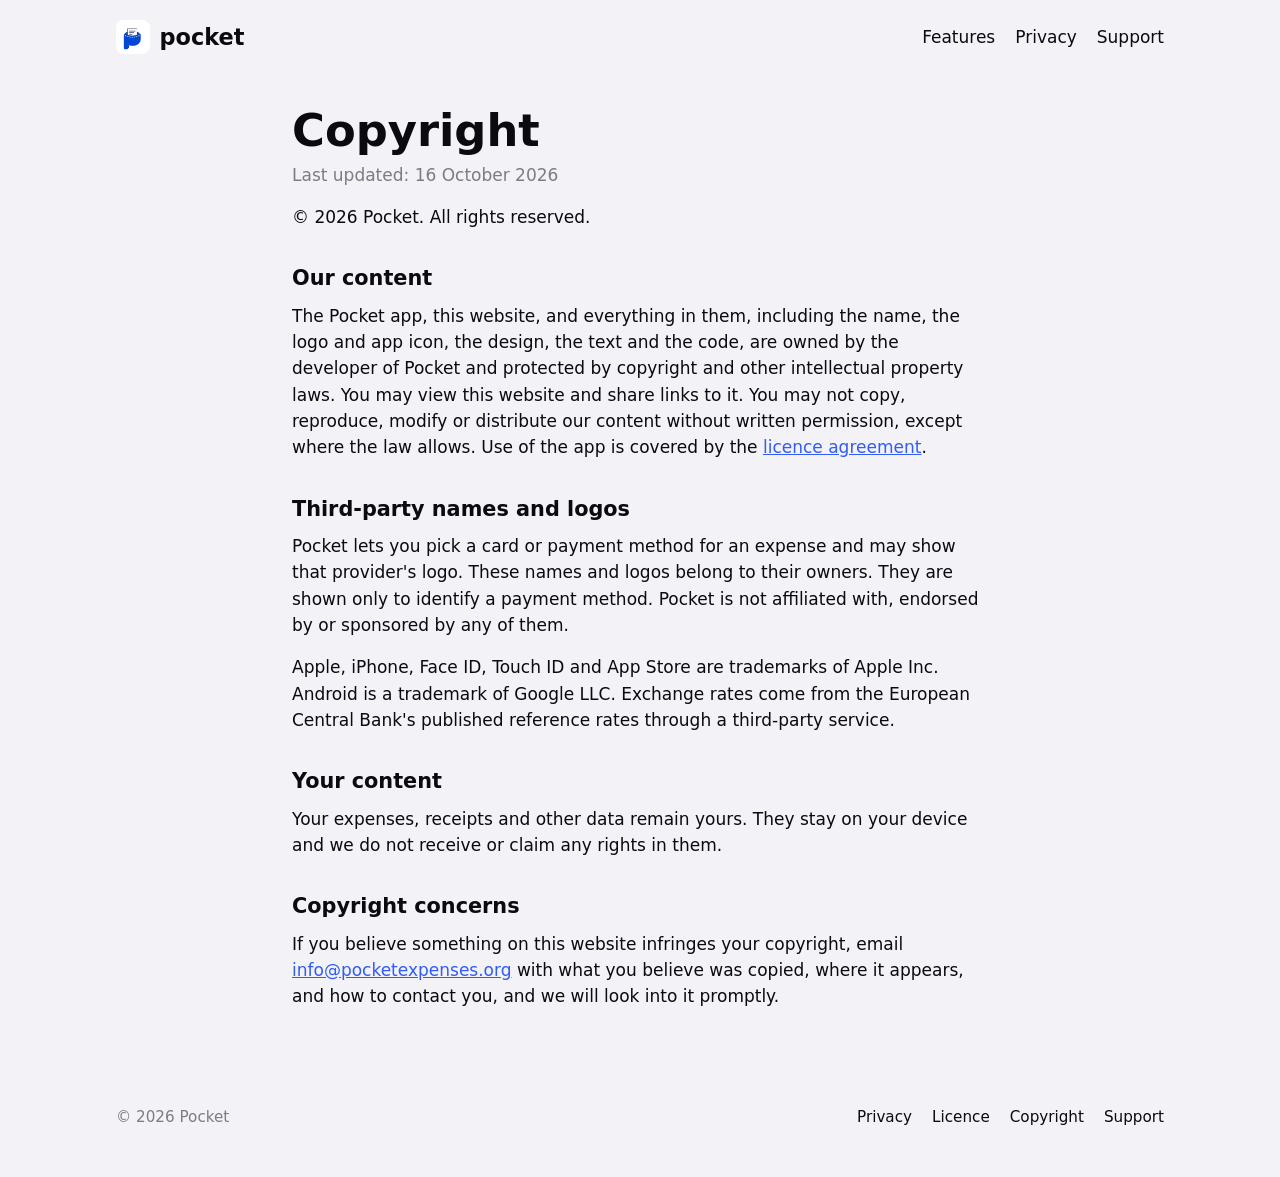
==== copyright.html @ 754e5272 "Add a copyright page and link it from every footer Co-Authored-By: Claude Sonnet 5.5 <noreply@anthro" ====
<!doctype html>
<html lang="en"><head><meta charset="utf-8"><meta name="viewport" content="width=device-width,initial-scale=1">
<title>Pocket Copyright</title><link rel="icon" href="favicon.svg" type="image/svg+xml"><link rel="apple-touch-icon" href="apple-touch-icon.png"><link rel="stylesheet" href="site.css"></head><body>
<header class="wrap nav"><a class="brand" href="./"><img src="icon.png" alt="" width="34" height="34"><span>pocket</span></a>
<nav><a href="./#features">Features</a><a href="./#privacy">Privacy</a><a href="support.html">Support</a></nav></header>
<main class="wrap doc">
<h1>Copyright</h1>
<p class="muted">Last updated: 16 October 2026</p>
<p>© 2026 Pocket. All rights reserved.</p>
<h2>Our content</h2>
<p>The Pocket app, this website, and everything in them, including the name, the logo and app icon, the design, the text and the code, are owned by the developer of Pocket and protected by copyright and other intellectual property laws. You may view this website and share links to it. You may not copy, reproduce, modify or distribute our content without written permission, except where the law allows. Use of the app is covered by the <a href="eula.html">licence agreement</a>.</p>
<h2>Third-party names and logos</h2>
<p>Pocket lets you pick a card or payment method for an expense and may show that provider's logo. These names and logos belong to their owners. They are shown only to identify a payment method. Pocket is not affiliated with, endorsed by or sponsored by any of them.</p>
<p>Apple, iPhone, Face ID, Touch ID and App Store are trademarks of Apple Inc. Android is a trademark of Google LLC. Exchange rates come from the European Central Bank's published reference rates through a third-party service.</p>
<h2>Your content</h2>
<p>Your expenses, receipts and other data remain yours. They stay on your device and we do not receive or claim any rights in them.</p>
<h2>Copyright concerns</h2>
<p>If you believe something on this website infringes your copyright, email <a href="mailto:info@pocketexpenses.org">info@pocketexpenses.org</a> with what you believe was copied, where it appears, and how to contact you, and we will look into it promptly.</p>
</main>
<footer class="wrap foot"><span>© 2026 Pocket</span><nav><a href="privacy.html">Privacy</a><a href="eula.html">Licence</a><a href="copyright.html">Copyright</a><a href="support.html">Support</a></nav></footer>
</body></html>
---- site.css ----
:root{--bg:#f2f2f7;--card:#fff;--ink:#0b0b0f;--mute:#7c7c82;--blue:#315cf5;--slate:#33466f;--tint:rgba(49,92,245,.14);color-scheme:light dark}
@media(prefers-color-scheme:dark){:root{--bg:#000;--card:#1c1c1e;--ink:#f2f2f7;--blue:#7f9cff;--tint:rgba(127,156,255,.2)}}
*{box-sizing:border-box}html{scroll-behavior:smooth}
body{margin:0;font:17px/1.55 -apple-system,system-ui,"Segoe UI",sans-serif;background:var(--bg);color:var(--ink)}
a{color:var(--blue)}.wrap{max-width:68rem;margin:0 auto;padding:0 1.25rem}.muted{color:var(--mute)}.small{font-size:.9rem}
.nav{display:flex;justify-content:space-between;align-items:center;padding-top:1.25rem;padding-bottom:1.25rem}
.brand{display:flex;align-items:center;gap:.6rem;font-weight:700;font-size:1.4rem;color:var(--ink);text-decoration:none}
.brand img,.get img{border-radius:22%}
.nav nav a,.foot nav a{margin-left:1.25rem;color:var(--ink);text-decoration:none}.nav nav a:hover,.foot a:hover{color:var(--blue)}
.hero{display:grid;grid-template-columns:1.1fr .9fr;gap:3rem;align-items:center;padding-top:2rem;padding-bottom:4rem}
.eyebrow{letter-spacing:.2em;text-transform:uppercase;font-size:.8rem;font-weight:700;color:var(--mute);margin:0}
h1{font-size:clamp(2.4rem,6vw,4rem);line-height:1.05;margin:.5rem 0 1rem}
.lead{font-size:1.25rem;color:var(--mute);max-width:34rem}
.cta{display:flex;flex-wrap:wrap;gap:.75rem;margin:1.75rem 0 .75rem}
.button{display:inline-block;background:var(--blue);color:#fff;font-weight:600;padding:.9rem 1.6rem;border-radius:99px;text-decoration:none}
.button.tint{background:var(--tint);color:var(--blue)}
h2{font-size:clamp(1.7rem,4vw,2.4rem);margin:0 0 1.5rem}
section.wrap{padding-top:2.5rem;padding-bottom:2.5rem}
.grid{display:grid;grid-template-columns:repeat(auto-fit,minmax(15rem,1fr));gap:1rem}.grid.two{grid-template-columns:repeat(auto-fit,minmax(19rem,1fr))}
article{background:var(--card);border-radius:24px;padding:1.4rem}article h3{margin:0 0 .4rem;font-size:1.1rem}article p{margin:0;color:var(--mute)}
.band{background:var(--card);border-radius:32px;max-width:66rem;padding:2.5rem 1.5rem!important}.band article{background:var(--bg)}
.get{text-align:center}.get h2{margin-top:1rem}
.foot{display:flex;justify-content:space-between;flex-wrap:wrap;gap:1rem;padding-top:2rem;padding-bottom:3rem;color:var(--mute);font-size:.95rem}.foot nav a{margin:0 0 0 1.25rem}
.phone{justify-self:center;width:min(100%,19rem);aspect-ratio:9/18.5;background:#111;border-radius:2.6rem;padding:.6rem;box-shadow:0 30px 60px rgba(0,0,0,.25)}
.screen{height:100%;border-radius:2.1rem;background:#f2f2f7;color:#0b0b0f;padding:1rem .9rem;display:flex;flex-direction:column;gap:.55rem;overflow:hidden}
.screen .bar{text-align:center;padding:.3rem 0 .1rem}.screen h3{font-size:1.9rem;margin:0}
.screen .btn{background:#315cf5;color:#fff;text-align:center;font-weight:600;border-radius:99px;padding:.7rem}
.screen .total{background:#33466f;color:#fff;border-radius:1.4rem;padding:.9rem 1rem;display:flex;flex-direction:column}.screen .total small{opacity:.8}.screen .total strong{font-size:1.7rem}
.seg{display:flex;background:#e3e3e8;border-radius:99px;padding:3px}.seg span{flex:1;text-align:center;padding:.4rem 0;font-size:.85rem;border-radius:99px;color:#555}.seg .on{background:#fff;color:#0b0b0f;font-weight:600}
.screen .card{background:#fff;border-radius:1.2rem;padding:.8rem 1rem;display:flex;flex-direction:column}.screen .card small{color:#7c7c82}
.screen .pill{margin-top:auto;background:#fff;border-radius:99px;padding:.7rem 1rem;color:#9a9aa0;box-shadow:0 2px 8px rgba(0,0,0,.12)}
@media(max-width:46rem){.hero{grid-template-columns:1fr}.nav nav a:first-child{display:none}}
.doc{max-width:46rem;padding-top:1.5rem;padding-bottom:3rem}.doc h1{font-size:clamp(2rem,5vw,2.8rem);margin-bottom:.25rem}
.doc h2{font-size:1.3rem;margin:2rem 0 .5rem}.doc p{margin:.5rem 0 1rem}.doc strong{font-weight:650}
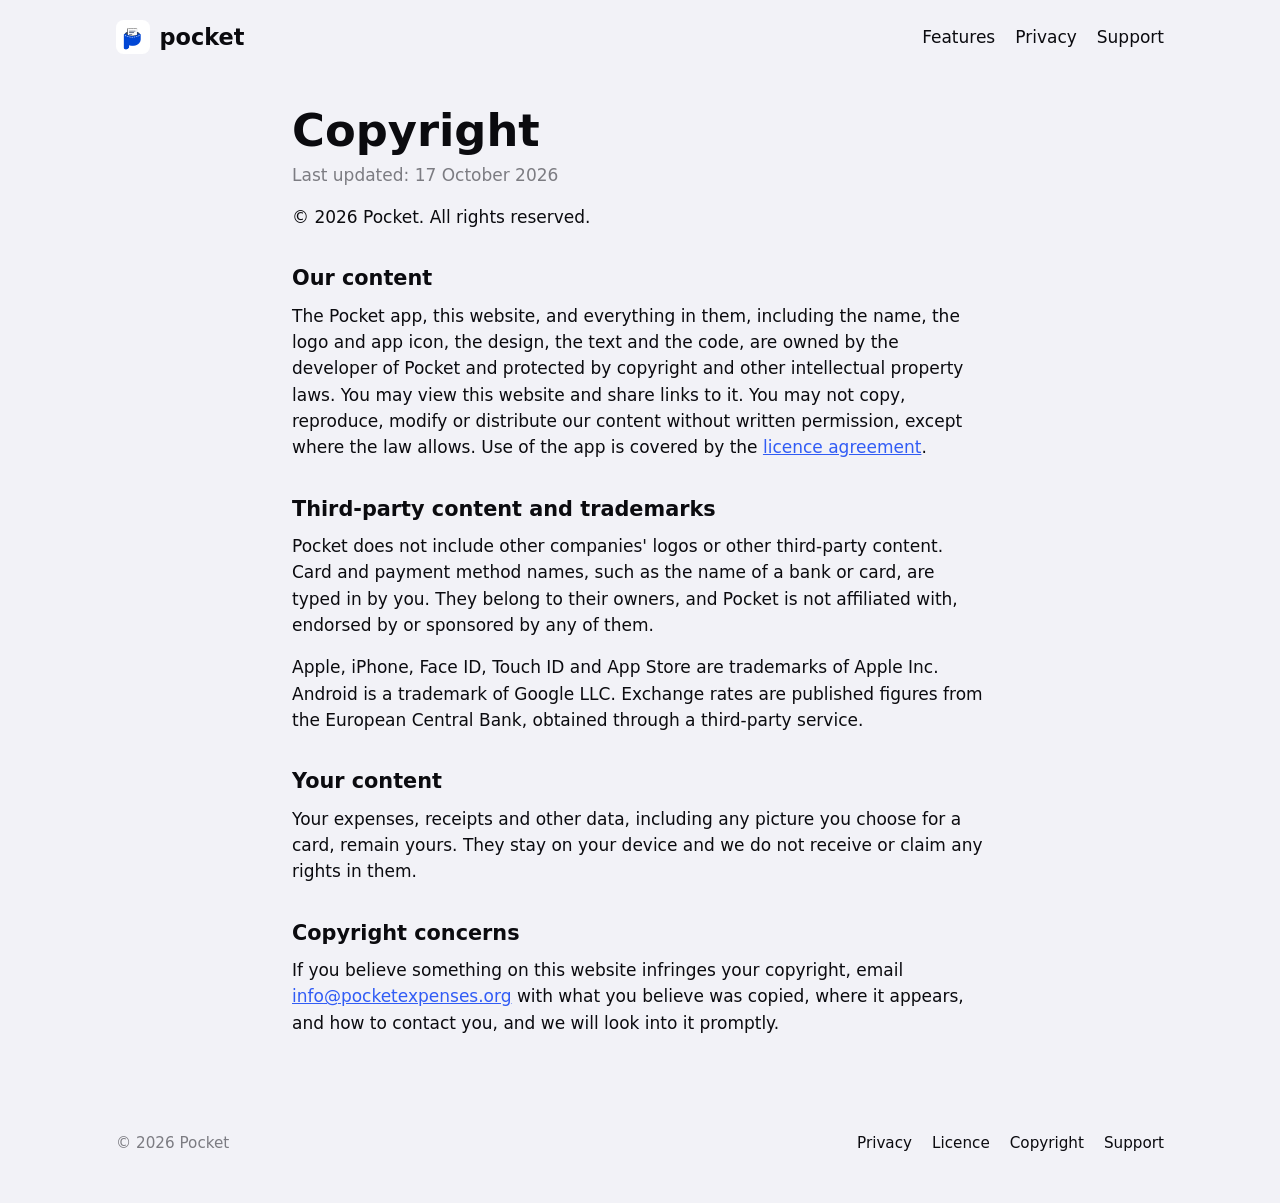
==== commit 621c7425: "Update the copyright page now the app no longer includes provider logos Co-Authored-By: Claude Sonne" ====
--- a/copyright.html
+++ b/copyright.html
@@ -5,15 +5,15 @@
 <nav><a href="./#features">Features</a><a href="./#privacy">Privacy</a><a href="support.html">Support</a></nav></header>
 <main class="wrap doc">
 <h1>Copyright</h1>
-<p class="muted">Last updated: 16 October 2026</p>
+<p class="muted">Last updated: 17 October 2026</p>
 <p>© 2026 Pocket. All rights reserved.</p>
 <h2>Our content</h2>
 <p>The Pocket app, this website, and everything in them, including the name, the logo and app icon, the design, the text and the code, are owned by the developer of Pocket and protected by copyright and other intellectual property laws. You may view this website and share links to it. You may not copy, reproduce, modify or distribute our content without written permission, except where the law allows. Use of the app is covered by the <a href="eula.html">licence agreement</a>.</p>
-<h2>Third-party names and logos</h2>
-<p>Pocket lets you pick a card or payment method for an expense and may show that provider's logo. These names and logos belong to their owners. They are shown only to identify a payment method. Pocket is not affiliated with, endorsed by or sponsored by any of them.</p>
-<p>Apple, iPhone, Face ID, Touch ID and App Store are trademarks of Apple Inc. Android is a trademark of Google LLC. Exchange rates come from the European Central Bank's published reference rates through a third-party service.</p>
+<h2>Third-party content and trademarks</h2>
+<p>Pocket does not include other companies' logos or other third-party content. Card and payment method names, such as the name of a bank or card, are typed in by you. They belong to their owners, and Pocket is not affiliated with, endorsed by or sponsored by any of them.</p>
+<p>Apple, iPhone, Face ID, Touch ID and App Store are trademarks of Apple Inc. Android is a trademark of Google LLC. Exchange rates are published figures from the European Central Bank, obtained through a third-party service.</p>
 <h2>Your content</h2>
-<p>Your expenses, receipts and other data remain yours. They stay on your device and we do not receive or claim any rights in them.</p>
+<p>Your expenses, receipts and other data, including any picture you choose for a card, remain yours. They stay on your device and we do not receive or claim any rights in them.</p>
 <h2>Copyright concerns</h2>
 <p>If you believe something on this website infringes your copyright, email <a href="mailto:info@pocketexpenses.org">info@pocketexpenses.org</a> with what you believe was copied, where it appears, and how to contact you, and we will look into it promptly.</p>
 </main>
